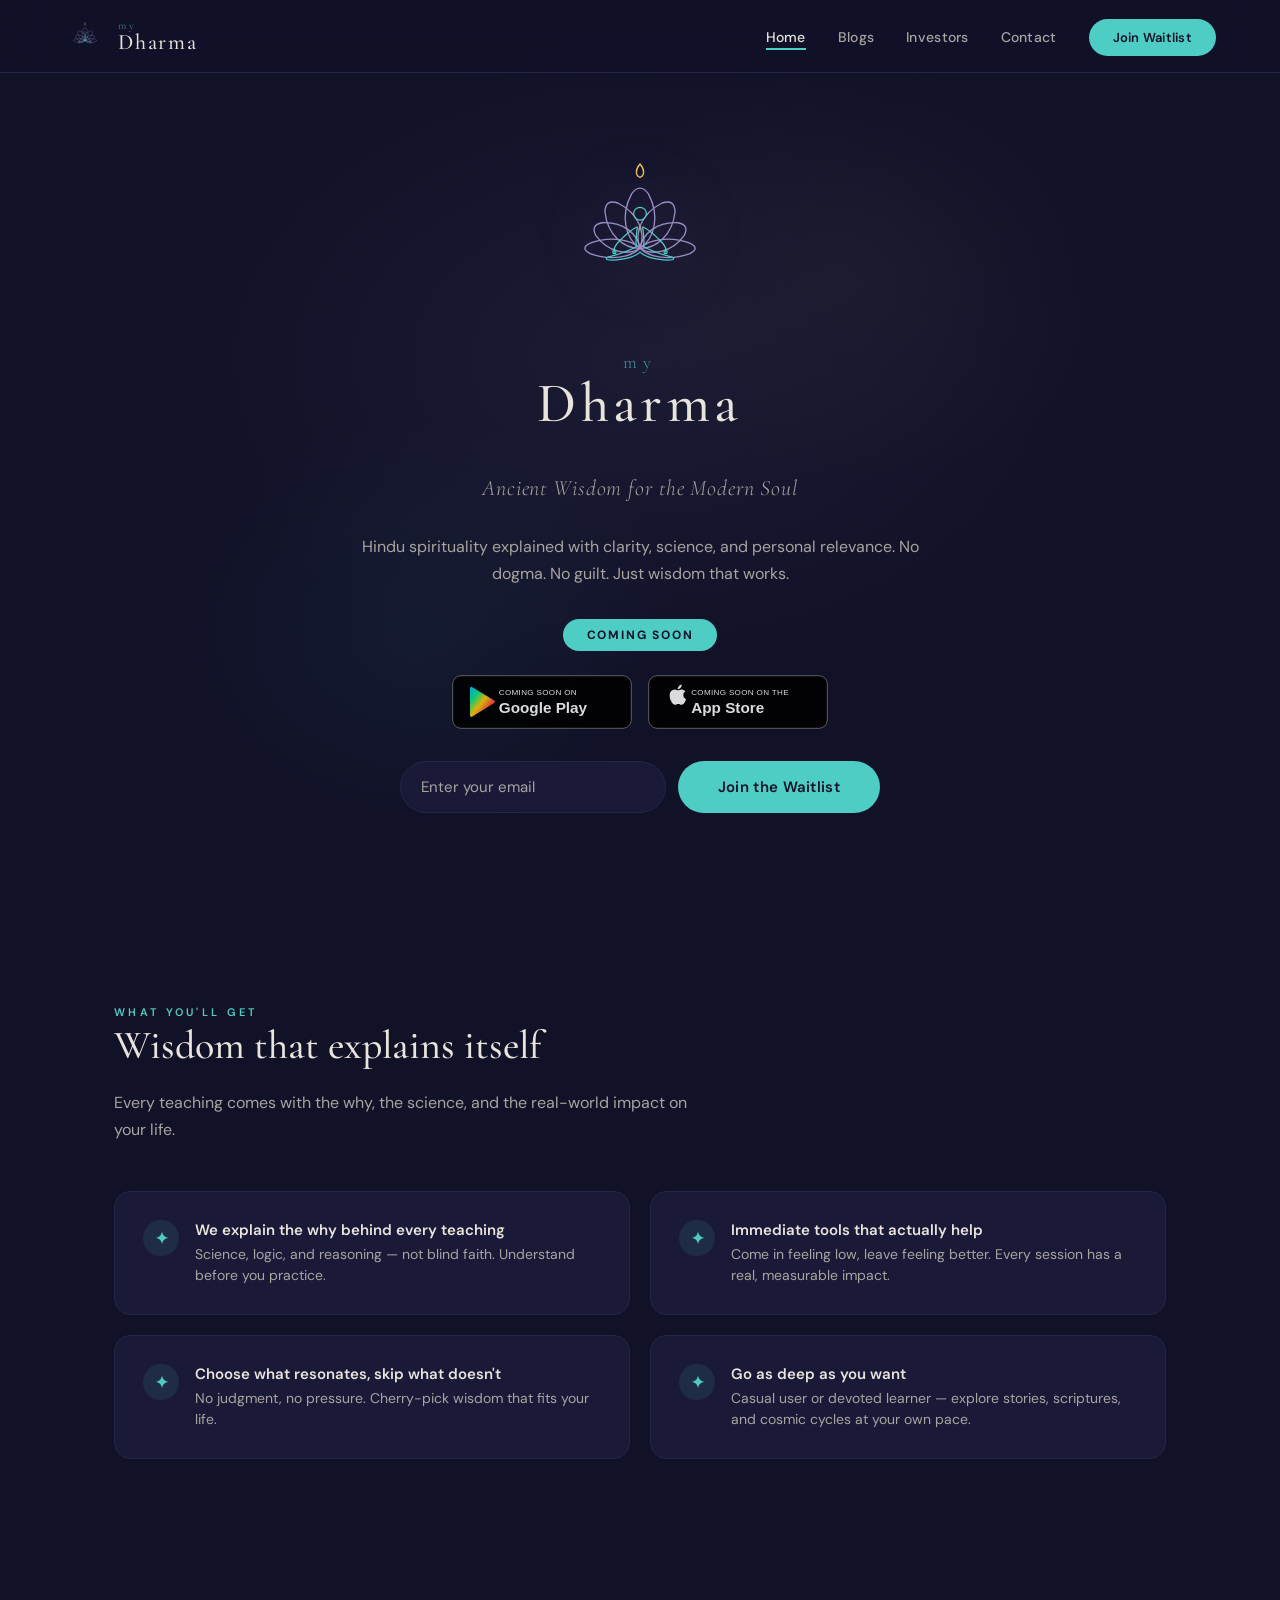
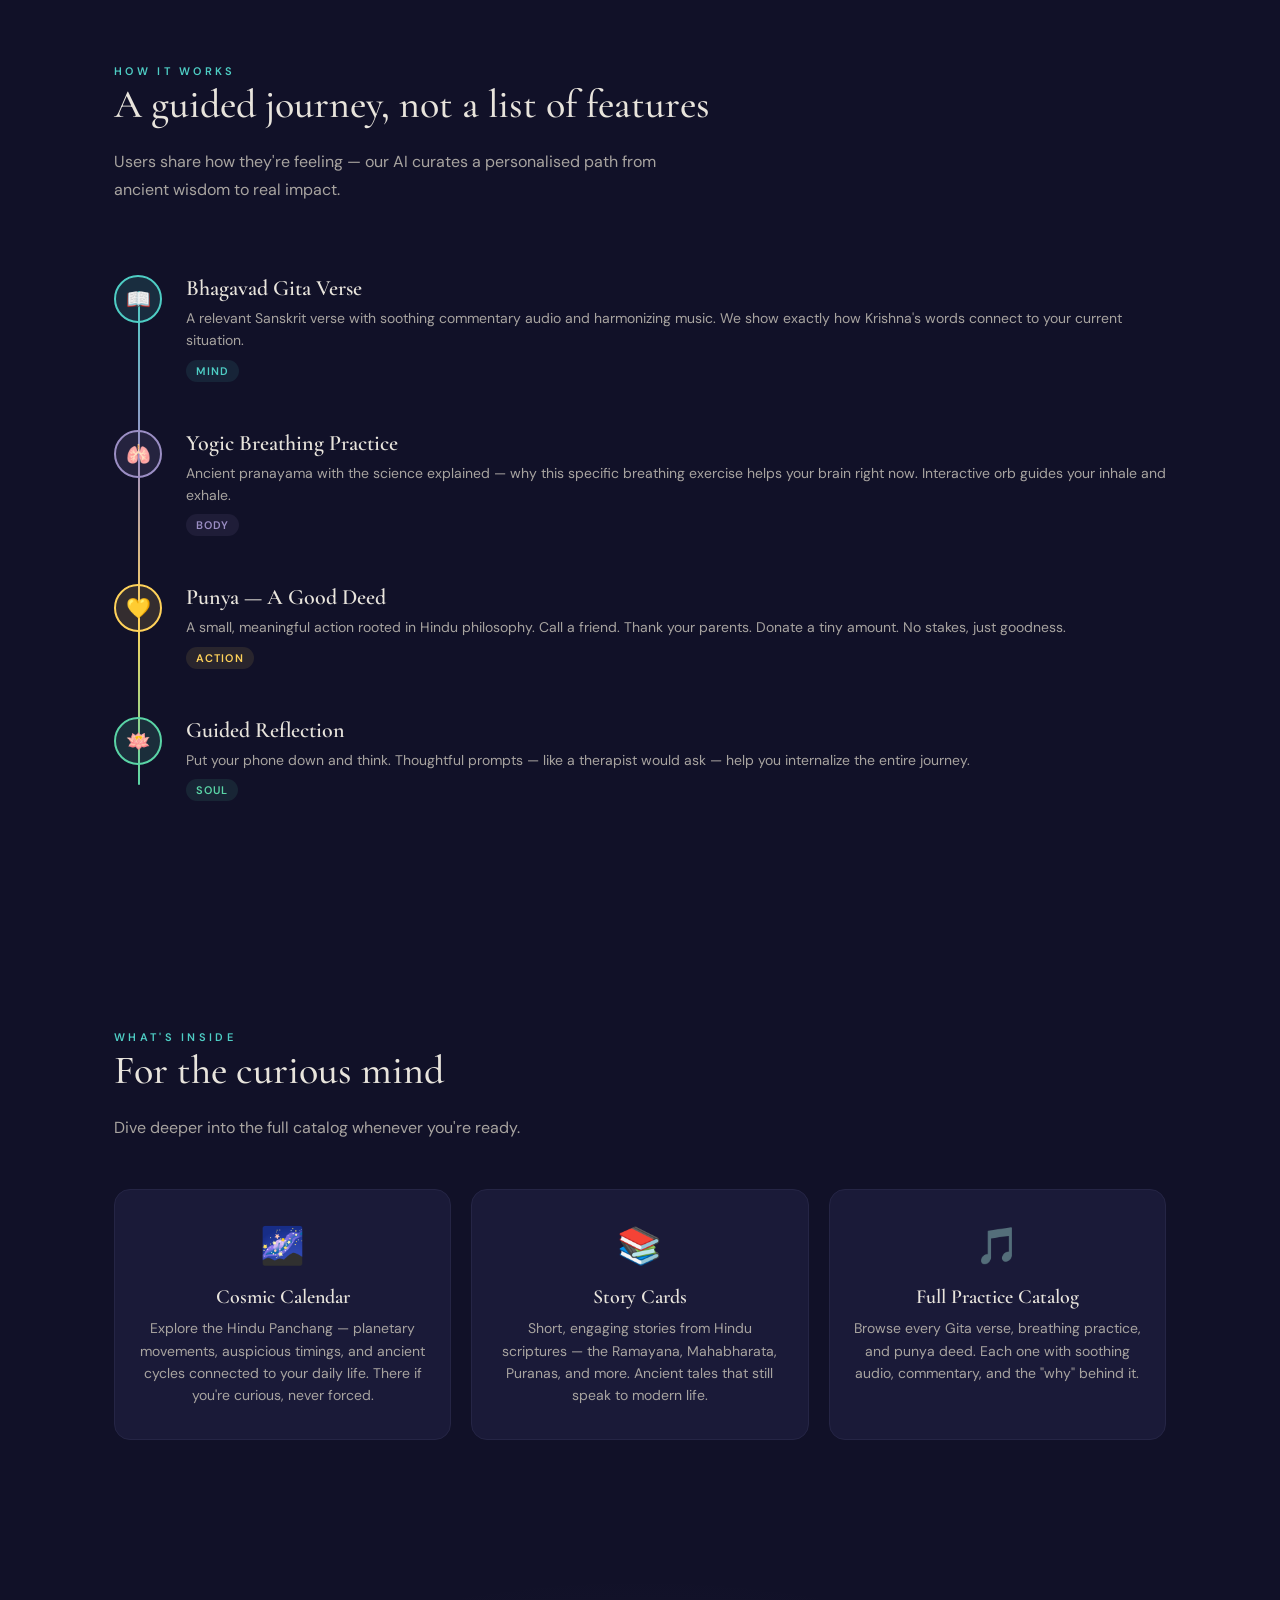
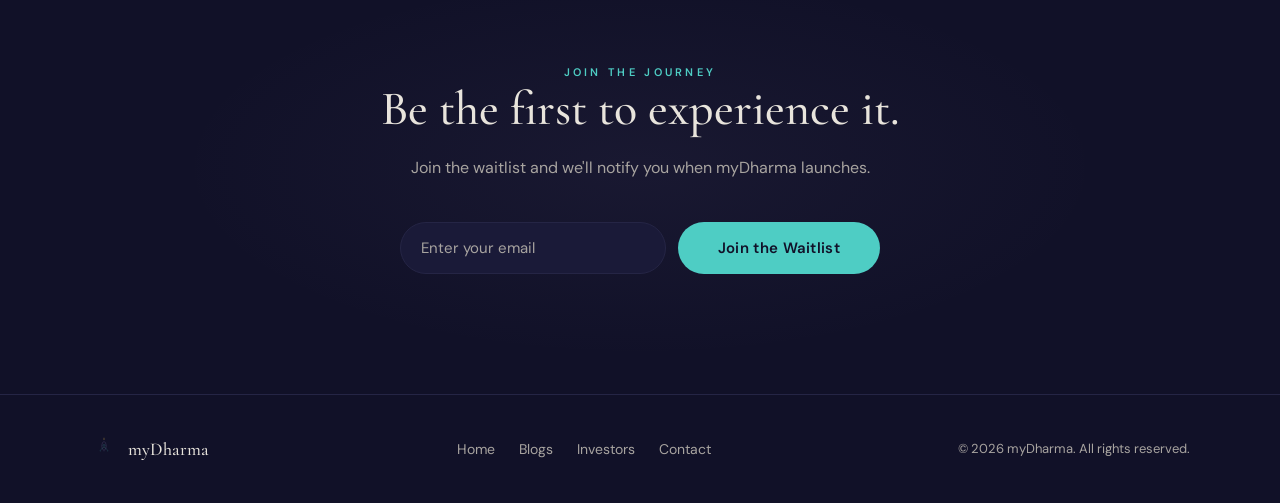
==== website/index.html @ 7bfa913f "Added website" ====
<!DOCTYPE html>
<html lang="en">
<head>
<meta charset="UTF-8">
<meta name="viewport" content="width=device-width, initial-scale=1.0">
<title>myDharma — Ancient Wisdom for the Modern Soul</title>
<link href="https://fonts.googleapis.com/css2?family=Cormorant+Garamond:ital,wght@0,300;0,400;0,500;0,600;0,700;1,300;1,400&family=DM+Sans:ital,wght@0,300;0,400;0,500;0,600;0,700;1,400&display=swap" rel="stylesheet">
<link rel="stylesheet" href="css/styles.css">
<link rel="icon" href="assets/icons/favicon-32.svg" sizes="32x32" type="image/svg+xml">
<link rel="icon" href="assets/icons/favicon-16.svg" sizes="16x16" type="image/svg+xml">
<link rel="apple-touch-icon" href="assets/icons/apple-touch-icon.svg">
<meta property="og:image" content="assets/icons/og-image.svg">
</head>
<body>

<!-- NAV -->
<nav>
  <div class="nav-inner">
    <a href="/" class="nav-brand">
      <img class="nav-logo" src="assets/icons/logo.svg" alt="myDharma" width="42" height="42">
      <span class="nav-brand-text">
        <span class="nav-brand-my">my</span>
        <span class="nav-brand-dharma">Dharma</span>
      </span>
    </a>
    <ul class="nav-links">
      <li><a href="/" class="nav-link active">Home</a></li>
      <li><a href="/blogs/" class="nav-link">Blogs</a></li>
      <li><a href="/investors.html" class="nav-link">Investors</a></li>
      <li><a href="/contact.html" class="nav-link">Contact</a></li>
      <li><a href="#waitlist" class="nav-cta">Join Waitlist</a></li>
    </ul>
    <button class="hamburger" onclick="toggleMenu()" aria-label="Menu">
      <span></span><span></span><span></span>
    </button>
  </div>
</nav>

<!-- Mobile Menu -->
<div class="mobile-menu" id="mobileMenu">
  <a href="/" onclick="closeMenu()">Home</a>
  <a href="/blogs/" onclick="closeMenu()">Blogs</a>
  <a href="/investors.html" onclick="closeMenu()">Investors</a>
  <a href="/contact.html" onclick="closeMenu()">Contact</a>
  <a href="#waitlist" class="nav-cta-mobile" onclick="closeMenu()">Join Waitlist</a>
</div>

<!-- HERO -->
<section class="hero" id="hero">
  <div class="hero-bg"></div>
  <div class="hero-content">
    <div class="hero-logo-container">
      <img class="hero-logo" src="assets/icons/logo.svg" alt="myDharma" width="200" height="200">
      <span class="hero-brand-my">my</span>
      <span class="hero-brand-dharma">Dharma</span>
    </div>
    <p class="hero-tagline">Ancient Wisdom for the Modern Soul</p>
    <p class="hero-desc">Hindu spirituality explained with clarity, science, and personal relevance. No dogma. No guilt. Just wisdom that works.</p>

    <div class="badge-coming-soon">Coming Soon</div>

    <div class="store-badges">
      <img src="assets/icons/badge-google-play.svg" alt="Coming Soon on Google Play">
      <img src="assets/icons/badge-app-store.svg" alt="Coming Soon on App Store">
    </div>

    <div class="waitlist-section" id="waitlist">
      <form class="waitlist-form" novalidate>
        <input type="email" name="email" placeholder="Enter your email" required autocomplete="email">
        <button type="submit" class="btn-primary">Join the Waitlist</button>
      </form>
      <p class="waitlist-success" hidden>🪷 You're on the list! We'll notify you when we launch.</p>
      <p class="waitlist-error" hidden></p>
    </div>
  </div>
</section>

<!-- WHAT YOU'LL GET (was Solution) -->
<section id="solution">
  <div class="fade-up">
    <span class="section-label">What You'll Get</span>
    <h2 class="section-title">Wisdom that explains itself</h2>
    <p class="section-subtitle">Every teaching comes with the why, the science, and the real-world impact on your life.</p>
  </div>
  <div class="solution-points">
    <div class="solution-point fade-up">
      <div class="solution-icon">✦</div>
      <div>
        <h3>We explain the why behind every teaching</h3>
        <p>Science, logic, and reasoning — not blind faith. Understand before you practice.</p>
      </div>
    </div>
    <div class="solution-point fade-up">
      <div class="solution-icon">✦</div>
      <div>
        <h3>Immediate tools that actually help</h3>
        <p>Come in feeling low, leave feeling better. Every session has a real, measurable impact.</p>
      </div>
    </div>
    <div class="solution-point fade-up">
      <div class="solution-icon">✦</div>
      <div>
        <h3>Choose what resonates, skip what doesn't</h3>
        <p>No judgment, no pressure. Cherry-pick wisdom that fits your life.</p>
      </div>
    </div>
    <div class="solution-point fade-up">
      <div class="solution-icon">✦</div>
      <div>
        <h3>Go as deep as you want</h3>
        <p>Casual user or devoted learner — explore stories, scriptures, and cosmic cycles at your own pace.</p>
      </div>
    </div>
  </div>
</section>

<!-- HOW IT WORKS (was Journey) -->
<section id="journey">
  <div class="fade-up">
    <span class="section-label">How It Works</span>
    <h2 class="section-title">A guided journey, not a list of features</h2>
    <p class="section-subtitle">Users share how they're feeling — our AI curates a personalised path from ancient wisdom to real impact.</p>
  </div>
  <div class="journey-steps">
    <div class="journey-line"></div>
    <div class="journey-step fade-up">
      <div class="journey-dot">📖</div>
      <div class="journey-text">
        <h3>Bhagavad Gita Verse</h3>
        <p>A relevant Sanskrit verse with soothing commentary audio and harmonizing music. We show exactly how Krishna's words connect to your current situation.</p>
        <span class="journey-tag">Mind</span>
      </div>
    </div>
    <div class="journey-step fade-up">
      <div class="journey-dot">🫁</div>
      <div class="journey-text">
        <h3>Yogic Breathing Practice</h3>
        <p>Ancient pranayama with the science explained — why this specific breathing exercise helps your brain right now. Interactive orb guides your inhale and exhale.</p>
        <span class="journey-tag">Body</span>
      </div>
    </div>
    <div class="journey-step fade-up">
      <div class="journey-dot">💛</div>
      <div class="journey-text">
        <h3>Punya — A Good Deed</h3>
        <p>A small, meaningful action rooted in Hindu philosophy. Call a friend. Thank your parents. Donate a tiny amount. No stakes, just goodness.</p>
        <span class="journey-tag">Action</span>
      </div>
    </div>
    <div class="journey-step fade-up">
      <div class="journey-dot">🪷</div>
      <div class="journey-text">
        <h3>Guided Reflection</h3>
        <p>Put your phone down and think. Thoughtful prompts — like a therapist would ask — help you internalize the entire journey.</p>
        <span class="journey-tag">Soul</span>
      </div>
    </div>
  </div>
</section>

<!-- WHAT'S INSIDE (was Explore) -->
<section id="explore">
  <div class="fade-up">
    <span class="section-label">What's Inside</span>
    <h2 class="section-title">For the curious mind</h2>
    <p class="section-subtitle">Dive deeper into the full catalog whenever you're ready.</p>
  </div>
  <div class="explore-cards">
    <div class="explore-card fade-up">
      <span class="explore-card-icon">🌌</span>
      <h3>Cosmic Calendar</h3>
      <p>Explore the Hindu Panchang — planetary movements, auspicious timings, and ancient cycles connected to your daily life. There if you're curious, never forced.</p>
    </div>
    <div class="explore-card fade-up">
      <span class="explore-card-icon">📚</span>
      <h3>Story Cards</h3>
      <p>Short, engaging stories from Hindu scriptures — the Ramayana, Mahabharata, Puranas, and more. Ancient tales that still speak to modern life.</p>
    </div>
    <div class="explore-card fade-up">
      <span class="explore-card-icon">🎵</span>
      <h3>Full Practice Catalog</h3>
      <p>Browse every Gita verse, breathing practice, and punya deed. Each one with soothing audio, commentary, and the "why" behind it.</p>
    </div>
  </div>
</section>

<!-- CTA — Waitlist -->
<section class="cta-section" id="cta">
  <div class="cta-content fade-up">
    <span class="section-label">Join the Journey</span>
    <h2 class="section-title">Be the first to experience it.</h2>
    <p class="section-subtitle" style="margin: 0 auto 40px; text-align: center;">Join the waitlist and we'll notify you when myDharma launches.</p>
    <div class="waitlist-section">
      <form class="waitlist-form" novalidate>
        <input type="email" name="email" placeholder="Enter your email" required autocomplete="email">
        <button type="submit" class="btn-primary">Join the Waitlist</button>
      </form>
      <p class="waitlist-success" hidden>🪷 You're on the list! We'll notify you when we launch.</p>
      <p class="waitlist-error" hidden></p>
    </div>
  </div>
</section>

<!-- FOOTER -->
<footer>
  <div class="footer-inner">
    <div class="footer-brand">
      <img class="footer-logo" src="assets/icons/logo-footer.svg" alt="myDharma" width="28" height="28">
      <span class="footer-text">myDharma</span>
    </div>
    <div class="footer-nav">
      <a href="/">Home</a>
      <a href="/blogs/">Blogs</a>
      <a href="/investors.html">Investors</a>
      <a href="/contact.html">Contact</a>
    </div>
    <span class="footer-copy">&copy; 2026 myDharma. All rights reserved.</span>
  </div>
</footer>

<script src="js/main.js"></script>

</body>
</html>
---- website/css/styles.css ----
:root {
  --bg: #111128;
  --surface: #1a1a38;
  --text-primary: #E8E4DC;
  --text-secondary: #a8a4a0;
  --accent-primary: #4ECDC4;
  --accent-secondary: #9B8EC4;
  --highlight: #FFD25A;
  --border: #252545;
  --success: #5AD4A6;
  --error: #E85D75;
}

* { margin: 0; padding: 0; box-sizing: border-box; }

html {
  scroll-behavior: smooth;
  scroll-padding-top: 80px;
}

body {
  font-family: 'DM Sans', sans-serif;
  background: var(--bg);
  color: var(--text-primary);
  overflow-x: hidden;
  -webkit-font-smoothing: antialiased;
}

/* ===== NAV ===== */
nav {
  position: fixed;
  top: 0;
  left: 0;
  width: 100%;
  z-index: 1000;
  background: rgba(17, 17, 40, 0.85);
  backdrop-filter: blur(20px);
  -webkit-backdrop-filter: blur(20px);
  border-bottom: 1px solid var(--border);
  transition: all 0.3s ease;
}

.nav-inner {
  max-width: 1200px;
  margin: 0 auto;
  padding: 0 24px;
  height: 72px;
  display: flex;
  align-items: center;
  justify-content: space-between;
}

.nav-brand {
  display: flex;
  align-items: center;
  gap: 12px;
  text-decoration: none;
}

.nav-logo {
  width: 42px;
  height: 42px;
}

.nav-brand-text {
  display: flex;
  flex-direction: column;
  line-height: 1;
}

.nav-brand-my {
  font-family: 'Cormorant Garamond', serif;
  font-size: 11px;
  letter-spacing: 0.25em;
  color: var(--accent-primary);
  opacity: 0.7;
  font-weight: 300;
}

.nav-brand-dharma {
  font-family: 'Cormorant Garamond', serif;
  font-size: 22px;
  letter-spacing: 0.08em;
  font-weight: 500;
  color: var(--text-primary);
}

.nav-links {
  display: flex;
  align-items: center;
  gap: 32px;
  list-style: none;
}

.nav-links a {
  text-decoration: none;
  color: var(--text-secondary);
  font-size: 14px;
  font-weight: 500;
  letter-spacing: 0.02em;
  transition: color 0.3s;
  position: relative;
}

.nav-links a::after {
  content: '';
  position: absolute;
  bottom: -4px;
  left: 0;
  width: 0;
  height: 1.5px;
  background: var(--accent-primary);
  transition: width 0.3s;
}

.nav-links a:hover { color: var(--text-primary); }
.nav-links a:hover::after { width: 100%; }

.nav-cta {
  background: var(--accent-primary) !important;
  color: var(--bg) !important;
  padding: 10px 24px;
  border-radius: 100px;
  font-weight: 600 !important;
  font-size: 13px !important;
  letter-spacing: 0.04em;
  transition: transform 0.2s, box-shadow 0.2s !important;
}

.nav-cta:hover {
  transform: translateY(-1px);
  box-shadow: 0 4px 20px rgba(78, 205, 196, 0.3);
}

.nav-cta::after { display: none !important; }

/* Hamburger */
.hamburger {
  display: none;
  flex-direction: column;
  gap: 5px;
  cursor: pointer;
  padding: 8px;
  background: none;
  border: none;
}

.hamburger span {
  width: 24px;
  height: 2px;
  background: var(--text-primary);
  transition: all 0.3s;
  border-radius: 2px;
}

.hamburger.active span:nth-child(1) { transform: rotate(45deg) translate(5px, 5px); }
.hamburger.active span:nth-child(2) { opacity: 0; }
.hamburger.active span:nth-child(3) { transform: rotate(-45deg) translate(5px, -5px); }

/* Mobile menu */
.mobile-menu {
  display: none;
  position: fixed;
  top: 72px;
  left: 0;
  width: 100%;
  background: rgba(17, 17, 40, 0.97);
  backdrop-filter: blur(30px);
  -webkit-backdrop-filter: blur(30px);
  padding: 32px 24px;
  border-bottom: 1px solid var(--border);
  flex-direction: column;
  gap: 24px;
  z-index: 999;
}

.mobile-menu.active { display: flex; }

.mobile-menu a {
  text-decoration: none;
  color: var(--text-secondary);
  font-size: 18px;
  font-weight: 500;
  padding: 8px 0;
  transition: color 0.3s;
}

.mobile-menu a:hover { color: var(--text-primary); }

.mobile-menu .nav-cta-mobile {
  display: inline-block;
  background: var(--accent-primary);
  color: var(--bg);
  padding: 14px 32px;
  border-radius: 100px;
  font-weight: 600;
  text-align: center;
  margin-top: 8px;
}

/* ===== HERO ===== */
.hero {
  min-height: 100vh;
  display: flex;
  align-items: center;
  justify-content: center;
  text-align: center;
  padding: 120px 24px 80px;
  position: relative;
  overflow: hidden;
}

.hero-bg {
  position: absolute;
  inset: 0;
  background:
    radial-gradient(ellipse 60% 50% at 50% 40%, rgba(155, 142, 196, 0.08) 0%, transparent 70%),
    radial-gradient(ellipse 40% 40% at 30% 70%, rgba(78, 205, 196, 0.05) 0%, transparent 60%),
    radial-gradient(ellipse 40% 40% at 70% 30%, rgba(255, 210, 90, 0.03) 0%, transparent 60%);
  pointer-events: none;
}

.hero-content {
  position: relative;
  z-index: 1;
  max-width: 800px;
}

.hero-logo-container {
  margin-bottom: 40px;
  display: flex;
  flex-direction: column;
  align-items: center;
}

.hero-logo {
  width: 200px;
  height: 200px;
  margin-bottom: 24px;
  filter: drop-shadow(0 0 40px rgba(155, 142, 196, 0.2));
  animation: floatLogo 6s ease-in-out infinite;
}

@keyframes floatLogo {
  0%, 100% { transform: translateY(0); }
  50% { transform: translateY(-8px); }
}

.hero-brand-my {
  font-family: 'Cormorant Garamond', serif;
  font-size: 18px;
  letter-spacing: 0.35em;
  color: var(--accent-primary);
  opacity: 0.7;
  font-weight: 300;
}

.hero-brand-dharma {
  font-family: 'Cormorant Garamond', serif;
  font-size: 56px;
  letter-spacing: 0.08em;
  font-weight: 500;
  color: var(--text-primary);
  line-height: 1.1;
}

.hero-tagline {
  font-family: 'Cormorant Garamond', serif;
  font-size: 22px;
  color: var(--text-secondary);
  font-weight: 300;
  margin-top: 16px;
  letter-spacing: 0.04em;
  font-style: italic;
}

.hero-desc {
  font-size: 16px;
  color: var(--text-secondary);
  line-height: 1.7;
  margin-top: 32px;
  max-width: 560px;
  margin-left: auto;
  margin-right: auto;
}

.hero-buttons {
  margin-top: 40px;
  display: flex;
  gap: 16px;
  justify-content: center;
  flex-wrap: wrap;
}

.btn-primary {
  background: var(--accent-primary);
  color: var(--bg);
  padding: 16px 40px;
  border-radius: 100px;
  font-weight: 600;
  font-size: 15px;
  text-decoration: none;
  transition: transform 0.2s, box-shadow 0.2s;
  letter-spacing: 0.02em;
}

.btn-primary:hover {
  transform: translateY(-2px);
  box-shadow: 0 8px 30px rgba(78, 205, 196, 0.25);
}

.btn-secondary {
  border: 1px solid var(--border);
  color: var(--text-primary);
  padding: 16px 40px;
  border-radius: 100px;
  font-weight: 500;
  font-size: 15px;
  text-decoration: none;
  transition: all 0.3s;
  letter-spacing: 0.02em;
}

.btn-secondary:hover {
  border-color: var(--accent-secondary);
  background: rgba(155, 142, 196, 0.08);
}

/* ===== SECTIONS ===== */
section {
  padding: 100px 24px;
  max-width: 1100px;
  margin: 0 auto;
}

.section-label {
  font-size: 11px;
  letter-spacing: 0.3em;
  text-transform: uppercase;
  color: var(--accent-primary);
  font-weight: 600;
  margin-bottom: 16px;
}

.section-title {
  font-family: 'Cormorant Garamond', serif;
  font-size: 40px;
  font-weight: 500;
  color: var(--text-primary);
  line-height: 1.2;
  margin-bottom: 20px;
}

.section-subtitle {
  font-size: 16px;
  color: var(--text-secondary);
  line-height: 1.7;
  max-width: 600px;
}

/* ===== PROBLEM ===== */
#problem { padding-top: 120px; }

.problem-cards {
  display: grid;
  grid-template-columns: repeat(2, 1fr);
  gap: 20px;
  margin-top: 48px;
}

.problem-card {
  background: var(--surface);
  border: 1px solid var(--border);
  border-radius: 16px;
  padding: 32px;
  transition: transform 0.3s, border-color 0.3s;
}

.problem-card:hover {
  transform: translateY(-4px);
  border-color: rgba(155, 142, 196, 0.3);
}

.problem-icon {
  width: 40px;
  height: 40px;
  border-radius: 10px;
  display: flex;
  align-items: center;
  justify-content: center;
  margin-bottom: 16px;
  font-size: 20px;
}

.problem-card h3 {
  font-family: 'Cormorant Garamond', serif;
  font-size: 20px;
  font-weight: 600;
  margin-bottom: 8px;
  color: var(--text-primary);
}

.problem-card p {
  font-size: 14px;
  color: var(--text-secondary);
  line-height: 1.6;
}

/* ===== SOLUTION ===== */
.solution-points {
  display: grid;
  grid-template-columns: repeat(2, 1fr);
  gap: 20px;
  margin-top: 48px;
}

.solution-point {
  display: flex;
  gap: 16px;
  align-items: flex-start;
  background: var(--surface);
  border: 1px solid var(--border);
  border-radius: 16px;
  padding: 28px;
  transition: transform 0.3s, border-color 0.3s;
}

.solution-point:hover {
  transform: translateY(-4px);
  border-color: rgba(78, 205, 196, 0.3);
}

.solution-icon {
  width: 36px;
  height: 36px;
  min-width: 36px;
  border-radius: 50%;
  background: rgba(78, 205, 196, 0.1);
  display: flex;
  align-items: center;
  justify-content: center;
  color: var(--accent-primary);
  font-size: 16px;
  font-weight: 700;
}

.solution-point h3 {
  font-size: 15px;
  font-weight: 600;
  margin-bottom: 4px;
  color: var(--text-primary);
}

.solution-point p {
  font-size: 14px;
  color: var(--text-secondary);
  line-height: 1.5;
}

/* ===== AUDIENCE ===== */
.audience-grid {
  display: grid;
  grid-template-columns: repeat(3, 1fr);
  gap: 24px;
  margin-top: 48px;
}

.audience-card {
  background: var(--surface);
  border: 1px solid var(--border);
  border-radius: 20px;
  padding: 36px 28px;
  text-align: center;
  transition: transform 0.3s, border-color 0.3s;
  position: relative;
  overflow: hidden;
}

.audience-card::before {
  content: '';
  position: absolute;
  top: 0;
  left: 0;
  right: 0;
  height: 3px;
  border-radius: 20px 20px 0 0;
}

.audience-card:nth-child(1)::before { background: var(--accent-primary); }
.audience-card:nth-child(2)::before { background: var(--accent-secondary); }
.audience-card:nth-child(3)::before { background: var(--highlight); }

.audience-card:hover {
  transform: translateY(-6px);
  border-color: rgba(78, 205, 196, 0.2);
}

.audience-emoji {
  font-size: 40px;
  margin-bottom: 16px;
  display: block;
}

.audience-card h3 {
  font-family: 'Cormorant Garamond', serif;
  font-size: 22px;
  font-weight: 600;
  margin-bottom: 12px;
  color: var(--text-primary);
}

.audience-card p {
  font-size: 14px;
  color: var(--text-secondary);
  line-height: 1.6;
}

/* ===== JOURNEY ===== */
.journey-steps {
  display: flex;
  flex-direction: column;
  gap: 0;
  margin-top: 48px;
  position: relative;
}

.journey-line {
  position: absolute;
  left: 24px;
  top: 40px;
  bottom: 40px;
  width: 2px;
  background: linear-gradient(to bottom, var(--accent-primary), var(--accent-secondary), var(--highlight), var(--success));
  border-radius: 2px;
}

.journey-step {
  display: flex;
  gap: 24px;
  align-items: flex-start;
  padding: 24px 0;
  position: relative;
}

.journey-dot {
  width: 48px;
  height: 48px;
  min-width: 48px;
  border-radius: 50%;
  display: flex;
  align-items: center;
  justify-content: center;
  font-size: 20px;
  position: relative;
  z-index: 2;
}

.journey-step:nth-child(2) .journey-dot { background: rgba(78, 205, 196, 0.15); border: 2px solid var(--accent-primary); }
.journey-step:nth-child(3) .journey-dot { background: rgba(155, 142, 196, 0.15); border: 2px solid var(--accent-secondary); }
.journey-step:nth-child(4) .journey-dot { background: rgba(255, 210, 90, 0.15); border: 2px solid var(--highlight); }
.journey-step:nth-child(5) .journey-dot { background: rgba(90, 212, 166, 0.15); border: 2px solid var(--success); }

.journey-text h3 {
  font-family: 'Cormorant Garamond', serif;
  font-size: 22px;
  font-weight: 600;
  margin-bottom: 6px;
  color: var(--text-primary);
}

.journey-text p {
  font-size: 14px;
  color: var(--text-secondary);
  line-height: 1.6;
}

.journey-tag {
  display: inline-block;
  font-size: 11px;
  letter-spacing: 0.1em;
  text-transform: uppercase;
  padding: 4px 10px;
  border-radius: 100px;
  margin-top: 8px;
  font-weight: 600;
}

.journey-step:nth-child(2) .journey-tag { background: rgba(78, 205, 196, 0.1); color: var(--accent-primary); }
.journey-step:nth-child(3) .journey-tag { background: rgba(155, 142, 196, 0.1); color: var(--accent-secondary); }
.journey-step:nth-child(4) .journey-tag { background: rgba(255, 210, 90, 0.1); color: var(--highlight); }
.journey-step:nth-child(5) .journey-tag { background: rgba(90, 212, 166, 0.1); color: var(--success); }

/* ===== EXPLORE ===== */
.explore-cards {
  display: grid;
  grid-template-columns: repeat(3, 1fr);
  gap: 20px;
  margin-top: 48px;
}

.explore-card {
  background: var(--surface);
  border: 1px solid var(--border);
  border-radius: 16px;
  padding: 32px 24px;
  text-align: center;
  transition: transform 0.3s, border-color 0.3s;
}

.explore-card:hover {
  transform: translateY(-4px);
  border-color: rgba(155, 142, 196, 0.3);
}

.explore-card-icon {
  font-size: 36px;
  margin-bottom: 16px;
  display: block;
}

.explore-card h3 {
  font-family: 'Cormorant Garamond', serif;
  font-size: 20px;
  font-weight: 600;
  margin-bottom: 8px;
  color: var(--text-primary);
}

.explore-card p {
  font-size: 14px;
  color: var(--text-secondary);
  line-height: 1.6;
}

/* ===== COMPETITION ===== */
.comp-table {
  margin-top: 48px;
  width: 100%;
  overflow-x: auto;
}

.comp-grid {
  display: grid;
  grid-template-columns: 1fr repeat(3, 1fr);
  gap: 2px;
  min-width: 600px;
}

.comp-cell {
  padding: 20px 16px;
  font-size: 14px;
  color: var(--text-secondary);
  background: var(--surface);
}

.comp-header {
  font-weight: 600;
  color: var(--text-primary);
  font-size: 13px;
  letter-spacing: 0.04em;
  background: var(--border);
}

.comp-header.ours {
  color: var(--accent-primary);
}

.comp-feature {
  font-weight: 500;
  color: var(--text-primary);
  font-size: 13px;
}

.comp-yes {
  color: var(--accent-primary);
  font-weight: 600;
}

.comp-no {
  color: var(--text-secondary);
  opacity: 0.5;
}

.comp-cell:first-child {
  border-radius: 8px 0 0 8px;
}

.comp-cell:last-child {
  border-radius: 0 8px 8px 0;
}

/* ===== BUSINESS MODEL ===== */
.model-options {
  display: grid;
  grid-template-columns: repeat(3, 1fr);
  gap: 20px;
  margin-top: 48px;
}

.model-card {
  background: var(--surface);
  border: 1px solid var(--border);
  border-radius: 16px;
  padding: 32px 24px;
  transition: transform 0.3s, border-color 0.3s;
}

.model-card:hover {
  transform: translateY(-4px);
  border-color: rgba(78, 205, 196, 0.2);
}

.model-badge {
  display: inline-block;
  font-size: 10px;
  letter-spacing: 0.15em;
  text-transform: uppercase;
  padding: 4px 12px;
  border-radius: 100px;
  font-weight: 700;
  margin-bottom: 16px;
}

.model-card:nth-child(1) .model-badge { background: rgba(78, 205, 196, 0.1); color: var(--accent-primary); }
.model-card:nth-child(2) .model-badge { background: rgba(155, 142, 196, 0.1); color: var(--accent-secondary); }
.model-card:nth-child(3) .model-badge { background: rgba(255, 210, 90, 0.1); color: var(--highlight); }

.model-card h3 {
  font-family: 'Cormorant Garamond', serif;
  font-size: 20px;
  font-weight: 600;
  margin-bottom: 8px;
  color: var(--text-primary);
}

.model-card p {
  font-size: 14px;
  color: var(--text-secondary);
  line-height: 1.6;
}

.model-note {
  margin-top: 24px;
  padding: 20px 24px;
  background: rgba(78, 205, 196, 0.05);
  border: 1px solid rgba(78, 205, 196, 0.15);
  border-radius: 12px;
  font-size: 14px;
  color: var(--text-secondary);
  line-height: 1.6;
}

/* ===== ROADMAP ===== */
.roadmap-items {
  display: grid;
  grid-template-columns: repeat(3, 1fr);
  gap: 20px;
  margin-top: 48px;
}

.roadmap-item {
  background: var(--surface);
  border: 1px solid var(--border);
  border-radius: 16px;
  padding: 32px 24px;
  position: relative;
  overflow: hidden;
}

.roadmap-item::before {
  content: '';
  position: absolute;
  top: 0; left: 0; right: 0;
  height: 3px;
}

.roadmap-item:nth-child(1)::before { background: var(--accent-primary); }
.roadmap-item:nth-child(2)::before { background: var(--accent-secondary); }
.roadmap-item:nth-child(3)::before { background: var(--highlight); }

.roadmap-time {
  font-size: 11px;
  letter-spacing: 0.15em;
  text-transform: uppercase;
  font-weight: 700;
  margin-bottom: 12px;
}

.roadmap-item:nth-child(1) .roadmap-time { color: var(--accent-primary); }
.roadmap-item:nth-child(2) .roadmap-time { color: var(--accent-secondary); }
.roadmap-item:nth-child(3) .roadmap-time { color: var(--highlight); }

.roadmap-item h3 {
  font-family: 'Cormorant Garamond', serif;
  font-size: 20px;
  font-weight: 600;
  margin-bottom: 8px;
  color: var(--text-primary);
}

.roadmap-item p {
  font-size: 14px;
  color: var(--text-secondary);
  line-height: 1.6;
}

/* ===== CTA ===== */
.cta-section {
  text-align: center;
  padding: 120px 24px;
  position: relative;
}

.cta-section::before {
  content: '';
  position: absolute;
  inset: 0;
  background: radial-gradient(ellipse 60% 60% at 50% 50%, rgba(155, 142, 196, 0.06) 0%, transparent 70%);
  pointer-events: none;
}

.cta-content {
  position: relative;
  z-index: 1;
}

.cta-section .section-title {
  font-size: 48px;
  max-width: 600px;
  margin: 0 auto 16px;
}

/* ===== FOOTER ===== */
footer {
  border-top: 1px solid var(--border);
  padding: 40px 24px;
  text-align: center;
}

.footer-inner {
  max-width: 1100px;
  margin: 0 auto;
  display: flex;
  align-items: center;
  justify-content: space-between;
}

.footer-brand {
  display: flex;
  align-items: center;
  gap: 10px;
}

.footer-logo {
  width: 28px;
  height: 28px;
}

.footer-text {
  font-family: 'Cormorant Garamond', serif;
  font-size: 18px;
  font-weight: 500;
  color: var(--text-primary);
}

.footer-copy {
  font-size: 13px;
  color: var(--text-secondary);
}

/* ===== SCROLL ANIMATIONS ===== */
.fade-up {
  opacity: 0;
  transform: translateY(30px);
  transition: opacity 0.7s ease, transform 0.7s ease;
}

.fade-up.visible {
  opacity: 1;
  transform: translateY(0);
}

/* ===== MOBILE ===== */
@media (max-width: 768px) {
  .nav-links { display: none; }
  .hamburger { display: flex; }

  .hero { min-height: 100svh; padding: 100px 20px 60px; }
  .hero-logo { width: 160px; height: 160px; }
  .hero-brand-dharma { font-size: 42px; }
  .hero-brand-my { font-size: 14px; }
  .hero-tagline { font-size: 18px; }
  .hero-desc { font-size: 15px; }
  .hero-buttons { flex-direction: column; align-items: center; }
  .btn-primary, .btn-secondary { width: 100%; max-width: 280px; text-align: center; }

  section { padding: 72px 20px; }
  .section-title { font-size: 30px; }

  .problem-cards { grid-template-columns: 1fr; }
  .solution-points { grid-template-columns: 1fr; }
  .audience-grid { grid-template-columns: 1fr; }
  .explore-cards { grid-template-columns: 1fr; }
  .model-options { grid-template-columns: 1fr; }
  .roadmap-items { grid-template-columns: 1fr; }

  .journey-line { left: 23px; }

  .comp-grid { min-width: 500px; }
  .comp-cell { padding: 14px 10px; font-size: 12px; }

  .cta-section .section-title { font-size: 32px; }

  .footer-inner { flex-direction: column; gap: 12px; }
}

@media (max-width: 480px) {
  .hero-logo { width: 130px; height: 130px; }
  .hero-brand-dharma { font-size: 36px; }
  .section-title { font-size: 26px; }
  .nav-inner { padding: 0 16px; }
}

/* ===== COMING SOON BADGE ===== */
.badge-coming-soon {
  display: inline-block;
  margin-top: 32px;
  padding: 8px 24px;
  font-size: 12px;
  font-weight: 700;
  letter-spacing: 0.15em;
  text-transform: uppercase;
  color: var(--bg);
  background: var(--accent-primary);
  border-radius: 100px;
}

/* ===== STORE BADGES ===== */
.store-badges {
  display: flex;
  justify-content: center;
  gap: 16px;
  margin-top: 24px;
  flex-wrap: wrap;
}

.store-badges img {
  height: 54px;
  width: auto;
  opacity: 0.85;
  transition: opacity 0.3s, transform 0.2s;
  border-radius: 8px;
}

.store-badges img:hover {
  opacity: 1;
  transform: translateY(-2px);
}

/* ===== WAITLIST FORM ===== */
.waitlist-section {
  margin-top: 32px;
  max-width: 480px;
  margin-left: auto;
  margin-right: auto;
}

.waitlist-form {
  display: flex;
  gap: 12px;
  width: 100%;
}

.waitlist-form input[type="email"] {
  flex: 1;
  padding: 14px 20px;
  font-size: 15px;
  font-family: 'DM Sans', sans-serif;
  background: var(--surface);
  border: 1px solid var(--border);
  border-radius: 100px;
  color: var(--text-primary);
  outline: none;
  transition: border-color 0.3s;
}

.waitlist-form input[type="email"]::placeholder {
  color: var(--text-secondary);
}

.waitlist-form input[type="email"]:focus {
  border-color: var(--accent-primary);
}

.waitlist-form .btn-primary {
  white-space: nowrap;
  cursor: pointer;
  border: none;
  font-family: 'DM Sans', sans-serif;
}

.waitlist-form .btn-primary:disabled {
  opacity: 0.6;
  cursor: not-allowed;
  transform: none;
}

.waitlist-success {
  margin-top: 16px;
  font-size: 16px;
  color: var(--success);
  text-align: center;
  line-height: 1.5;
}

.waitlist-error {
  margin-top: 8px;
  font-size: 14px;
  color: var(--error);
  text-align: center;
}

/* ===== NAV ACTIVE STATE ===== */
.nav-link.active {
  color: var(--text-primary);
}

.nav-link.active::after {
  width: 100%;
}

/* ===== FOOTER NAV ===== */
.footer-nav {
  display: flex;
  align-items: center;
  gap: 24px;
}

.footer-nav a {
  text-decoration: none;
  color: var(--text-secondary);
  font-size: 14px;
  transition: color 0.3s;
}

.footer-nav a:hover {
  color: var(--text-primary);
}

/* ===== INVESTOR HERO ===== */
.investor-hero {
  min-height: 60vh;
  padding-top: 140px;
}

/* ===== BLOG LISTING ===== */
.blog-listing {
  padding-top: 140px;
}

.blog-grid {
  display: grid;
  grid-template-columns: repeat(3, 1fr);
  gap: 24px;
  margin-top: 48px;
}

.blog-card {
  display: block;
  text-decoration: none;
  background: var(--surface);
  border: 1px solid var(--border);
  border-radius: 16px;
  padding: 32px 24px;
  transition: transform 0.3s, border-color 0.3s;
}

.blog-card:hover {
  transform: translateY(-4px);
  border-color: rgba(78, 205, 196, 0.3);
}

.blog-card-date {
  font-size: 12px;
  color: var(--accent-primary);
  letter-spacing: 0.06em;
  font-weight: 600;
}

.blog-card-title {
  font-family: 'Cormorant Garamond', serif;
  font-size: 22px;
  font-weight: 600;
  color: var(--text-primary);
  margin: 12px 0 8px;
  line-height: 1.3;
}

.blog-card-excerpt {
  font-size: 14px;
  color: var(--text-secondary);
  line-height: 1.6;
}

.blog-card-read {
  display: inline-block;
  margin-top: 16px;
  font-size: 13px;
  font-weight: 600;
  color: var(--accent-primary);
}

.blog-loading {
  color: var(--text-secondary);
  font-size: 15px;
  grid-column: 1 / -1;
  text-align: center;
  padding: 40px 0;
}

/* ===== BLOG POST PAGE ===== */
.blog-post-page {
  padding: 140px 24px 80px;
  max-width: 800px;
  margin: 0 auto;
}

.blog-post-header {
  margin-bottom: 48px;
}

.blog-back-link {
  display: inline-block;
  text-decoration: none;
  color: var(--accent-primary);
  font-size: 14px;
  font-weight: 500;
  margin-bottom: 24px;
  transition: opacity 0.3s;
}

.blog-back-link:hover {
  opacity: 0.7;
}

.blog-post-date {
  display: block;
  font-size: 13px;
  color: var(--accent-primary);
  letter-spacing: 0.06em;
  font-weight: 600;
  margin-bottom: 12px;
}

/* ===== BLOG CONTENT (Markdown) ===== */
.blog-content {
  font-size: 16px;
  color: var(--text-secondary);
  line-height: 1.8;
}

.blog-content h1 {
  font-family: 'Cormorant Garamond', serif;
  font-size: 36px;
  font-weight: 500;
  color: var(--text-primary);
  margin: 48px 0 16px;
  line-height: 1.2;
}

.blog-content h2 {
  font-family: 'Cormorant Garamond', serif;
  font-size: 28px;
  font-weight: 500;
  color: var(--text-primary);
  margin: 40px 0 12px;
  line-height: 1.3;
}

.blog-content h3 {
  font-family: 'Cormorant Garamond', serif;
  font-size: 22px;
  font-weight: 600;
  color: var(--text-primary);
  margin: 32px 0 8px;
}

.blog-content h4 {
  font-size: 16px;
  font-weight: 600;
  color: var(--text-primary);
  margin: 24px 0 8px;
}

.blog-content p {
  margin-bottom: 20px;
}

.blog-content a {
  color: var(--accent-primary);
  text-decoration: underline;
  text-underline-offset: 3px;
}

.blog-content a:hover {
  opacity: 0.8;
}

.blog-content ul,
.blog-content ol {
  margin: 16px 0 20px 24px;
}

.blog-content li {
  margin-bottom: 8px;
}

.blog-content blockquote {
  border-left: 3px solid var(--accent-secondary);
  padding: 12px 20px;
  margin: 24px 0;
  background: rgba(155, 142, 196, 0.05);
  border-radius: 0 8px 8px 0;
  font-style: italic;
  color: var(--text-primary);
}

.blog-content code {
  font-size: 14px;
  background: var(--surface);
  padding: 2px 6px;
  border-radius: 4px;
  border: 1px solid var(--border);
}

.blog-content pre {
  background: var(--surface);
  border: 1px solid var(--border);
  border-radius: 12px;
  padding: 20px;
  overflow-x: auto;
  margin: 24px 0;
}

.blog-content pre code {
  background: none;
  border: none;
  padding: 0;
}

.blog-content img {
  max-width: 100%;
  height: auto;
  border-radius: 12px;
  margin: 24px 0;
}

.blog-content em {
  color: var(--text-primary);
}

.blog-content strong {
  color: var(--text-primary);
  font-weight: 600;
}

/* ===== MOBILE — new components ===== */
@media (max-width: 768px) {
  .waitlist-form {
    flex-direction: column;
  }

  .waitlist-form .btn-primary {
    width: 100%;
    text-align: center;
  }

  .store-badges img {
    height: 40px;
  }

  .blog-grid {
    grid-template-columns: 1fr;
  }

  .investor-hero {
    min-height: auto;
    padding-top: 120px;
  }

  .blog-listing {
    padding-top: 120px;
  }

  .blog-post-page {
    padding-top: 120px;
  }

  .footer-inner {
    gap: 16px;
  }

  .footer-nav {
    gap: 16px;
  }
}

@media (max-width: 480px) {
  .store-badges img {
    height: 36px;
  }

  .blog-content h1 { font-size: 28px; }
  .blog-content h2 { font-size: 22px; }
}

/* ===== CONTACT PAGE ===== */
.contact-section {
  padding-top: 140px;
}

.contact-cards {
  display: grid;
  grid-template-columns: repeat(2, 1fr);
  gap: 24px;
  margin-top: 48px;
}

.contact-card {
  background: var(--surface);
  border: 1px solid var(--border);
  border-radius: 16px;
  padding: 36px 28px;
  text-align: center;
  transition: transform 0.3s, border-color 0.3s;
}

.contact-card:hover {
  transform: translateY(-4px);
  border-color: rgba(78, 205, 196, 0.3);
}

.contact-card-emoji {
  font-size: 40px;
  margin-bottom: 16px;
  display: block;
}

.contact-card h3 {
  font-family: 'Cormorant Garamond', serif;
  font-size: 22px;
  font-weight: 600;
  color: var(--text-primary);
  margin-bottom: 8px;
}

.contact-card a {
  color: var(--accent-primary);
  text-decoration: none;
  font-size: 15px;
  transition: opacity 0.3s;
}

.contact-card a:hover {
  opacity: 0.7;
}

@media (max-width: 768px) {
  .contact-cards {
    grid-template-columns: 1fr;
  }

  .contact-section {
    padding-top: 120px;
  }
}
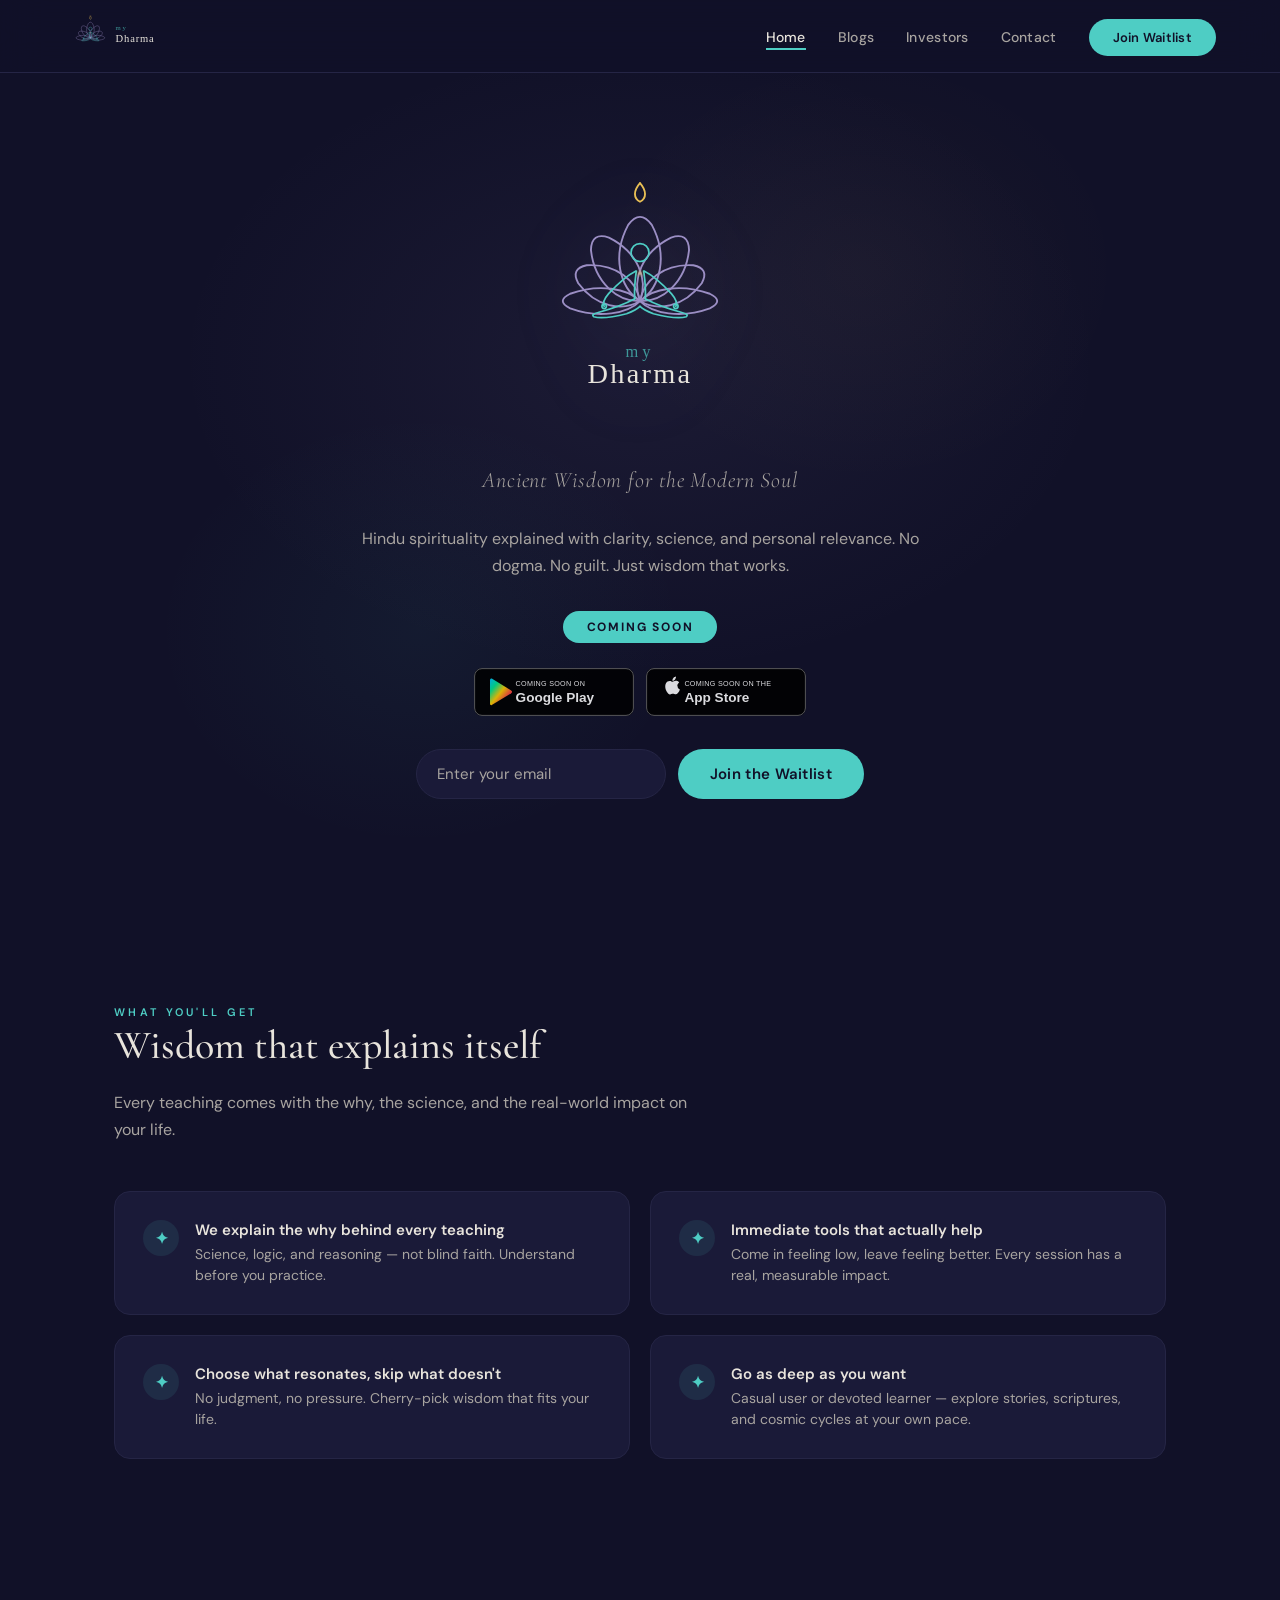
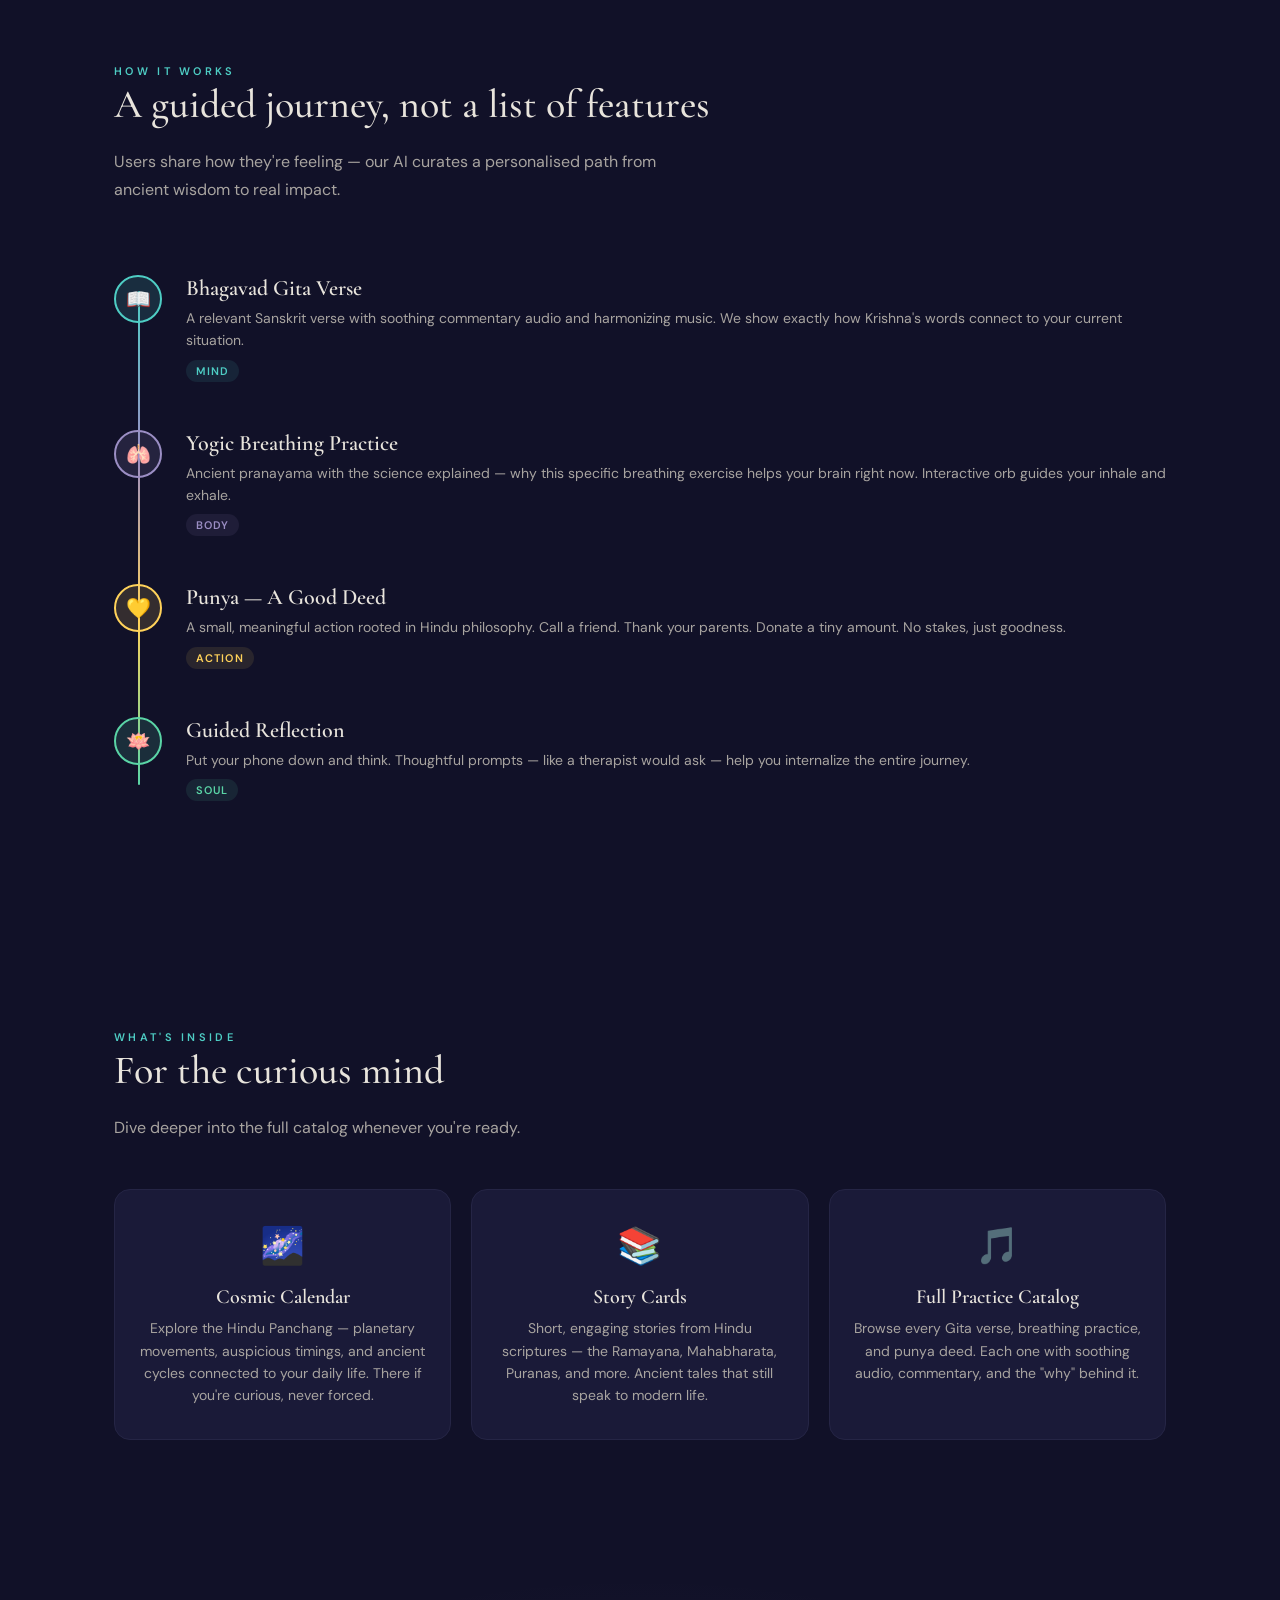
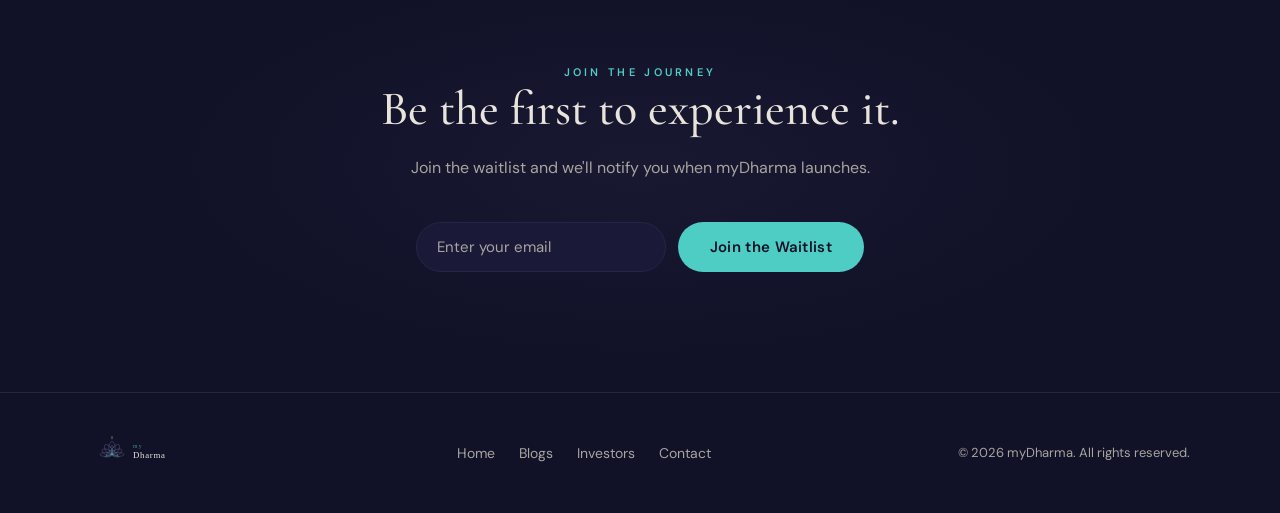
==== commit fab6ab26: "Updated panchang logic" ====
--- a/website/index.html
+++ b/website/index.html
@@ -17,11 +17,7 @@
 <nav>
   <div class="nav-inner">
     <a href="/" class="nav-brand">
-      <img class="nav-logo" src="assets/icons/logo.svg" alt="myDharma" width="42" height="42">
-      <span class="nav-brand-text">
-        <span class="nav-brand-my">my</span>
-        <span class="nav-brand-dharma">Dharma</span>
-      </span>
+      <img class="nav-brand-logo" src="assets/icons/logos/logo-horizontal.svg" alt="myDharma" height="48">
     </a>
     <ul class="nav-links">
       <li><a href="/" class="nav-link active">Home</a></li>
@@ -50,9 +46,7 @@
   <div class="hero-bg"></div>
   <div class="hero-content">
     <div class="hero-logo-container">
-      <img class="hero-logo" src="assets/icons/logo.svg" alt="myDharma" width="200" height="200">
-      <span class="hero-brand-my">my</span>
-      <span class="hero-brand-dharma">Dharma</span>
+      <img class="hero-logo" src="assets/icons/logos/logo-stacked.svg" alt="myDharma" width="280">
     </div>
     <p class="hero-tagline">Ancient Wisdom for the Modern Soul</p>
     <p class="hero-desc">Hindu spirituality explained with clarity, science, and personal relevance. No dogma. No guilt. Just wisdom that works.</p>
@@ -205,8 +199,7 @@
 <footer>
   <div class="footer-inner">
     <div class="footer-brand">
-      <img class="footer-logo" src="assets/icons/logo-footer.svg" alt="myDharma" width="28" height="28">
-      <span class="footer-text">myDharma</span>
+      <img class="footer-brand-logo" src="assets/icons/logos/logo-horizontal.svg" alt="myDharma" height="40">
     </div>
     <div class="footer-nav">
       <a href="/">Home</a>
--- a/website/css/styles.css
+++ b/website/css/styles.css
@@ -53,36 +53,12 @@
 .nav-brand {
   display: flex;
   align-items: center;
-  gap: 12px;
   text-decoration: none;
 }
 
-.nav-logo {
-  width: 42px;
-  height: 42px;
-}
-
-.nav-brand-text {
-  display: flex;
-  flex-direction: column;
-  line-height: 1;
-}
-
-.nav-brand-my {
-  font-family: 'Cormorant Garamond', serif;
-  font-size: 11px;
-  letter-spacing: 0.25em;
-  color: var(--accent-primary);
-  opacity: 0.7;
-  font-weight: 300;
-}
-
-.nav-brand-dharma {
-  font-family: 'Cormorant Garamond', serif;
-  font-size: 22px;
-  letter-spacing: 0.08em;
-  font-weight: 500;
-  color: var(--text-primary);
+.nav-brand-logo {
+  height: 48px;
+  width: auto;
 }
 
 .nav-links {
@@ -227,16 +203,16 @@
 }
 
 .hero-logo-container {
-  margin-bottom: 40px;
+  margin-bottom: -24px;
   display: flex;
   flex-direction: column;
   align-items: center;
+  gap: 0;
 }
 
 .hero-logo {
-  width: 200px;
-  height: 200px;
-  margin-bottom: 24px;
+  width: 280px;
+  height: auto;
   filter: drop-shadow(0 0 40px rgba(155, 142, 196, 0.2));
   animation: floatLogo 6s ease-in-out infinite;
 }
@@ -246,30 +222,12 @@
   50% { transform: translateY(-8px); }
 }
 
-.hero-brand-my {
-  font-family: 'Cormorant Garamond', serif;
-  font-size: 18px;
-  letter-spacing: 0.35em;
-  color: var(--accent-primary);
-  opacity: 0.7;
-  font-weight: 300;
-}
-
-.hero-brand-dharma {
-  font-family: 'Cormorant Garamond', serif;
-  font-size: 56px;
-  letter-spacing: 0.08em;
-  font-weight: 500;
-  color: var(--text-primary);
-  line-height: 1.1;
-}
-
 .hero-tagline {
   font-family: 'Cormorant Garamond', serif;
   font-size: 22px;
   color: var(--text-secondary);
   font-weight: 300;
-  margin-top: 16px;
+  margin-top: 0;
   letter-spacing: 0.04em;
   font-style: italic;
 }
@@ -848,19 +806,11 @@
 .footer-brand {
   display: flex;
   align-items: center;
-  gap: 10px;
-}
-
-.footer-logo {
-  width: 28px;
-  height: 28px;
-}
-
-.footer-text {
-  font-family: 'Cormorant Garamond', serif;
-  font-size: 18px;
-  font-weight: 500;
-  color: var(--text-primary);
+}
+
+.footer-brand-logo {
+  height: 40px;
+  width: auto;
 }
 
 .footer-copy {
@@ -886,9 +836,8 @@
   .hamburger { display: flex; }
 
   .hero { min-height: 100svh; padding: 100px 20px 60px; }
-  .hero-logo { width: 160px; height: 160px; }
-  .hero-brand-dharma { font-size: 42px; }
-  .hero-brand-my { font-size: 14px; }
+  .hero-logo { width: 220px; }
+  .nav-brand-logo { height: 40px; }
   .hero-tagline { font-size: 18px; }
   .hero-desc { font-size: 15px; }
   .hero-buttons { flex-direction: column; align-items: center; }
@@ -915,8 +864,7 @@
 }
 
 @media (max-width: 480px) {
-  .hero-logo { width: 130px; height: 130px; }
-  .hero-brand-dharma { font-size: 36px; }
+  .hero-logo { width: 180px; }
   .section-title { font-size: 26px; }
   .nav-inner { padding: 0 16px; }
 }
@@ -939,14 +887,16 @@
 .store-badges {
   display: flex;
   justify-content: center;
-  gap: 16px;
+  gap: 12px;
   margin-top: 24px;
   flex-wrap: wrap;
+  padding: 0 16px;
 }
 
 .store-badges img {
-  height: 54px;
+  height: 50px;
   width: auto;
+  max-width: 160px;
   opacity: 0.85;
   transition: opacity 0.3s, transform 0.2s;
   border-radius: 8px;
@@ -963,6 +913,7 @@
   max-width: 480px;
   margin-left: auto;
   margin-right: auto;
+  padding: 0 16px;
 }
 
 .waitlist-form {
@@ -997,6 +948,10 @@
   cursor: pointer;
   border: none;
   font-family: 'DM Sans', sans-serif;
+  padding: 14px 32px;
+  font-size: 15px;
+  font-weight: 600;
+  letter-spacing: 0.02em;
 }
 
 .waitlist-form .btn-primary:disabled {
@@ -1268,15 +1223,27 @@
 @media (max-width: 768px) {
   .waitlist-form {
     flex-direction: column;
+    gap: 10px;
+  }
+
+  .waitlist-form input[type="email"] {
+    padding: 16px 20px;
+    font-size: 16px;
+    border-radius: 14px;
   }
 
   .waitlist-form .btn-primary {
     width: 100%;
+    max-width: none;
     text-align: center;
+    padding: 16px 24px;
+    border-radius: 14px;
+    font-size: 16px;
   }
 
   .store-badges img {
-    height: 40px;
+    height: 44px;
+    max-width: 46%;
   }
 
   .blog-grid {
